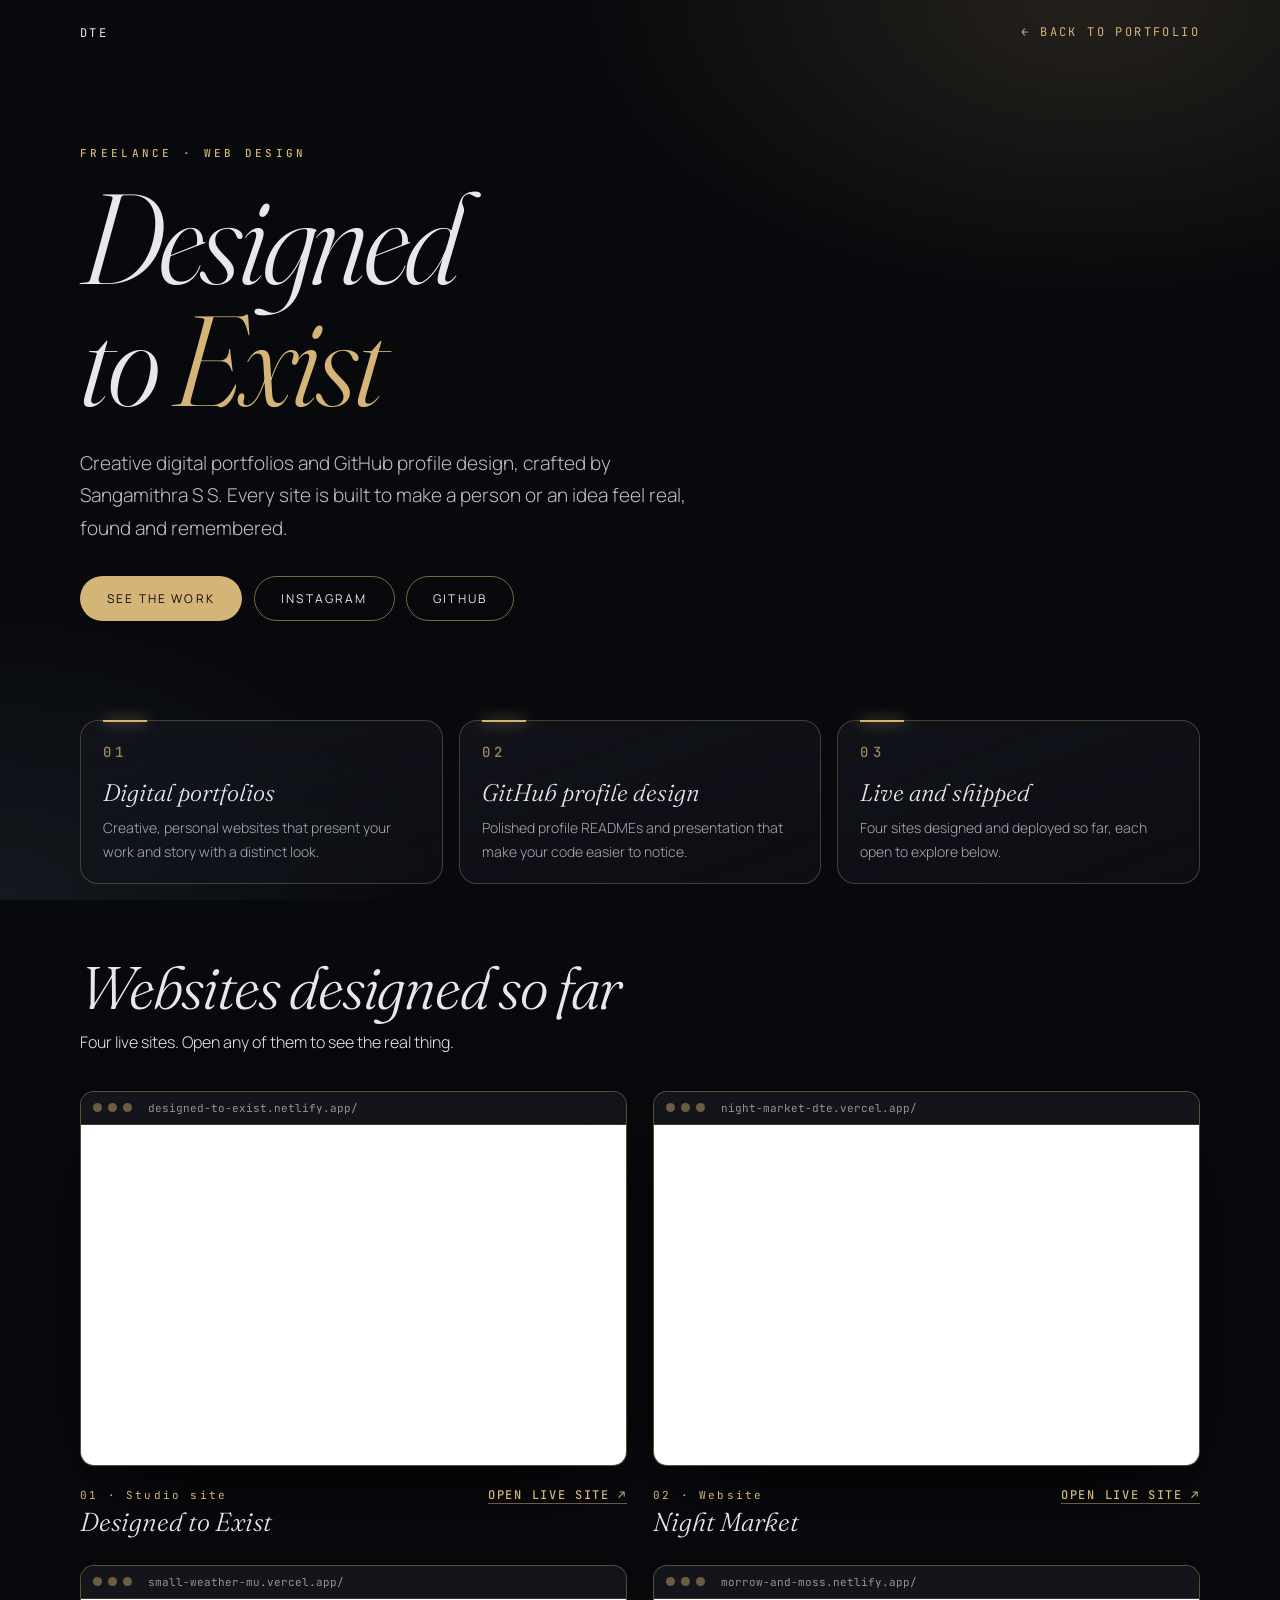
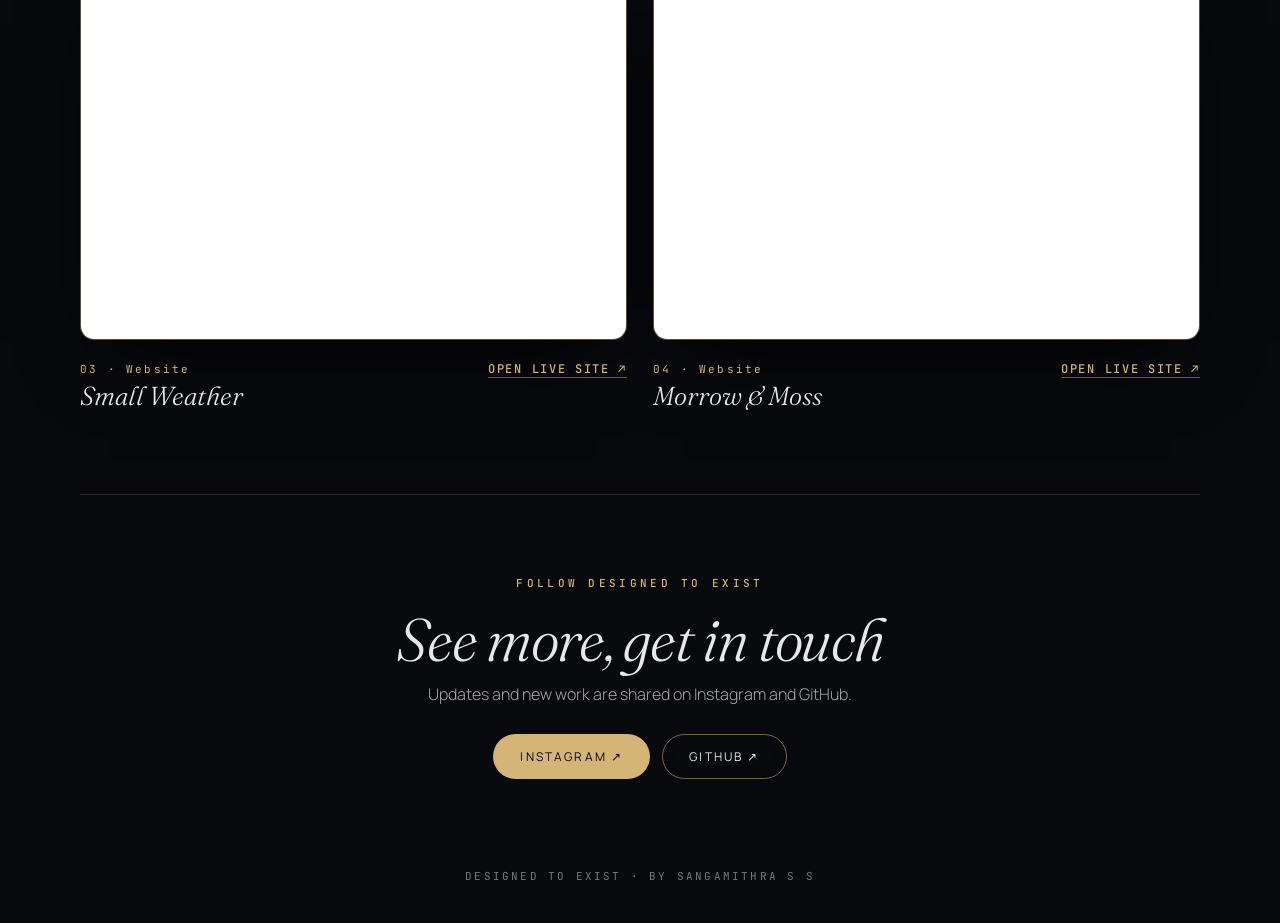
==== dte.html @ 74dd07b3 "Add files via upload" ====
<!DOCTYPE html>
<html lang="en">
<head>
<meta charset="utf-8">
<meta name="viewport" content="width=device-width, initial-scale=1, viewport-fit=cover">
<title>Designed to Exist — Freelance web design by Sangamithra S S</title>
<meta name="description" content="Designed to Exist (DTE): creative digital portfolios and GitHub profile design. Explore the websites designed so far.">
<meta name="theme-color" content="#08090D">
<meta property="og:title" content="Designed to Exist">
<meta property="og:description" content="Creative digital portfolios and GitHub profile design.">
<meta property="og:type" content="website">
<link rel="icon" type="image/png" sizes="32x32" href="/favicon-32x32.png?v=3">
<link rel="icon" type="image/png" sizes="16x16" href="/favicon-16x16.png?v=3">
<link rel="shortcut icon" href="/favicon.ico?v=3">
<link rel="apple-touch-icon" href="/apple-touch-icon.png?v=3">
<link href="https://fonts.googleapis.com/css2?family=Fraunces:ital,opsz,wght@0,9..144,300;1,9..144,300&family=Manrope:wght@300;400;600&family=JetBrains+Mono:wght@400;500&display=swap" rel="stylesheet">
<link rel="stylesheet" href="css/dte.css">
</head>
<body>
<div class="wrap">
<nav><span>DTE</span><a href="index.html">← Back to portfolio</a></nav>

<header class="hero rv">
<p class="k">Freelance · Web design</p>
<h1>Designed<br>to <em>Exist</em></h1>
<p class="lead">Creative digital portfolios and GitHub profile design, crafted by Sangamithra S S. Every site is built to make a person or an idea feel real, found and remembered.</p>
<div class="row">
<a class="btn pri" href="#work">See the work</a>
<a class="btn" href="https://www.instagram.com/designed_toexist/" target="_blank" rel="noopener">Instagram</a>
<a class="btn" href="https://github.com/designedtoexist" target="_blank" rel="noopener">GitHub</a>
</div>
</header>

<section class="offer rv" aria-label="What DTE does">
<div class="card"><p class="k">01</p><h3>Digital portfolios</h3><p>Creative, personal websites that present your work and story with a distinct look.</p></div>
<div class="card"><p class="k">02</p><h3>GitHub profile design</h3><p>Polished profile READMEs and presentation that make your code easier to notice.</p></div>
<div class="card"><p class="k">03</p><h3>Live and shipped</h3><p>Four sites designed and deployed so far, each open to explore below.</p></div>
</section>

<main id="work">
<h2 class="rv">Websites designed so far</h2>
<p class="sub rv">Four live sites. Open any of them to see the real thing.</p>
<div class="grid" id="sites"></div>
</main>

<section class="cta rv">
<p class="k">Follow Designed to Exist</p>
<h2>See more, get in touch</h2>
<p class="sub" style="margin:0 auto">Updates and new work are shared on Instagram and GitHub.</p>
<div class="row">
<a class="btn pri" href="https://www.instagram.com/designed_toexist/" target="_blank" rel="noopener">Instagram ↗</a>
<a class="btn" href="https://github.com/designedtoexist" target="_blank" rel="noopener">GitHub ↗</a>
</div>
</section>
<footer>Designed to Exist · by Sangamithra S S</footer>
</div>

<script>
const SITES=[
 ['Designed to Exist','https://designed-to-exist.netlify.app/','Studio site'],
 ['Night Market','https://night-market-dte.vercel.app/','Website'],
 ['Small Weather','https://small-weather-mu.vercel.app/','Website'],
 ['Morrow & Moss','https://morrow-and-moss.netlify.app/','Website']
];
const g=document.getElementById('sites');
g.innerHTML=SITES.map((s,i)=>`<article class="site rv"><div class="bw"><div class="br"><i></i><i></i><i></i><u>${s[1].replace(/^https?:\/\//,'')}</u></div><div class="vp"><b>${s[0]}</b><iframe title="${s[0]} preview" tabindex="-1" data-src="${s[1]}" loading="lazy" referrerpolicy="no-referrer" sandbox="allow-scripts allow-same-origin"></iframe></div></div><div class="meta"><div><small>${String(i+1).padStart(2,'0')} · ${s[2]}</small><h3>${s[0]}</h3></div><a href="${s[1]}" target="_blank" rel="noopener">Open live site ↗</a></div></article>`).join('');
const fit=()=>document.querySelectorAll('.vp iframe').forEach(f=>{const v=f.parentNode,sc=v.clientWidth/1280;f.style.width='1280px';f.style.height=v.clientHeight/sc+'px';f.style.transform=`scale(${sc})`});
fit();addEventListener('resize',fit);
const io=new IntersectionObserver(es=>es.forEach(e=>{if(!e.isIntersecting)return;e.target.classList.add('on');const f=e.target.querySelector('iframe');if(f&&!f.src){f.onload=()=>f.classList.add('ok');f.src=f.dataset.src}io.unobserve(e.target)}),{threshold:.12});
document.querySelectorAll('.rv').forEach(el=>io.observe(el));
</script>
</body>
</html>
---- css/dte.css ----
:root{--ac:#D4B477;--acr:212,180,119;--tx:#E6E8EE;--bg:#08090D;--bg2:#12141B;color-scheme:dark}
*{box-sizing:border-box;margin:0}
html{scroll-behavior:smooth}
body{background:var(--bg);color:var(--tx);font:300 16px/1.7 Manrope,system-ui,sans-serif;min-height:100vh;overflow-x:hidden;padding:env(safe-area-inset-top,0) 0 env(safe-area-inset-bottom,0)}
body:before{content:"";position:fixed;inset:0;z-index:-1;background:radial-gradient(60vw 50vh at 85% 0,rgba(var(--acr),.14),transparent 70%),radial-gradient(50vw 50vh at 0 100%,rgba(119,169,196,.1),transparent 70%)}
a{color:inherit}
.mono{font-family:'JetBrains Mono',ui-monospace,monospace}
.wrap{width:min(1120px,90vw);margin:0 auto}
nav{display:flex;justify-content:space-between;align-items:center;padding:24px 0;font:400 12px 'JetBrains Mono',monospace;letter-spacing:.2em;text-transform:uppercase}
nav a{text-decoration:none;color:var(--ac);border-bottom:1px solid transparent;transition:.3s}nav a:hover{border-color:var(--ac)}
.hero{padding:9vh 0 7vh}
.k{font:500 11px 'JetBrains Mono',monospace;letter-spacing:.3em;text-transform:uppercase;color:var(--ac);margin-bottom:18px}
h1{font:italic 300 clamp(48px,10vw,128px)/.95 Fraunces,Georgia,serif;letter-spacing:-.03em;margin-bottom:26px}
h1 em{color:var(--ac)}
.lead{max-width:56ch;font-size:clamp(16px,1.6vw,19px);opacity:.82;margin-bottom:32px}
.row{display:flex;flex-wrap:wrap;gap:12px}
.btn{display:inline-block;border:1px solid rgba(var(--acr),.55);border-radius:40px;padding:13px 26px;font:400 12px Manrope,sans-serif;letter-spacing:.18em;text-transform:uppercase;text-decoration:none;transition:.35s;backdrop-filter:blur(8px)}
.btn:hover,.btn.pri{background:var(--ac);color:#08090D}.btn.pri:hover{background:transparent;color:var(--tx)}
.offer{display:grid;grid-template-columns:repeat(auto-fit,minmax(240px,1fr));gap:16px;padding:4vh 0 8vh}
.card{position:relative;padding:22px 22px 20px;border:1px solid rgba(var(--acr),.28);border-radius:18px;background:linear-gradient(160deg,rgba(18,20,27,.9),rgba(18,20,27,.5))}
.card:before{content:"";position:absolute;left:22px;top:-1px;width:44px;height:2px;background:var(--ac);box-shadow:0 0 14px var(--ac)}
.card h3{font:italic 300 24px/1.2 Fraunces,serif;margin:6px 0 8px}.card p{font-size:14px;opacity:.72}
h2{font:italic 300 clamp(32px,5vw,60px)/1.05 Fraunces,serif;letter-spacing:-.02em;margin-bottom:10px}
.sub{opacity:.7;max-width:56ch;margin-bottom:34px}
.grid{display:grid;grid-template-columns:repeat(auto-fit,minmax(min(100%,460px),1fr));gap:26px;padding-bottom:9vh}
.site{display:flex;flex-direction:column;gap:14px}
.bw{border-radius:14px;overflow:hidden;border:1px solid rgba(var(--acr),.4);background:#0a0a0c;box-shadow:0 30px 80px -30px #000;transition:transform .5s cubic-bezier(.2,.7,.2,1),border-color .3s}
.site:hover .bw{transform:translateY(-6px);border-color:var(--ac)}
.br{display:flex;align-items:center;gap:6px;padding:9px 12px;background:#14151b;border-bottom:1px solid rgba(var(--acr),.2)}
.br i{width:9px;height:9px;border-radius:50%;background:rgba(var(--acr),.45)}
.br u{margin-left:10px;text-decoration:none;font:400 11px 'JetBrains Mono',monospace;opacity:.6;white-space:nowrap;overflow:hidden;text-overflow:ellipsis}
.vp{position:relative;aspect-ratio:16/10;overflow:hidden;background:linear-gradient(135deg,#12141B,#1B2A40)}
.vp b{position:absolute;inset:0;display:grid;place-items:center;font:italic 300 28px Fraunces,serif;color:rgba(var(--acr),.55)}
.vp iframe{position:absolute;left:0;top:0;border:0;transform-origin:0 0;pointer-events:none;background:#fff;opacity:0;transition:opacity .8s}.vp iframe.ok{opacity:1}
.meta{display:flex;justify-content:space-between;align-items:baseline;gap:12px;flex-wrap:wrap}
.meta h3{font:italic 300 26px/1.2 Fraunces,serif}.meta small{font:400 11px 'JetBrains Mono',monospace;letter-spacing:.2em;color:var(--ac)}
.meta a{font:500 12px 'JetBrains Mono',monospace;letter-spacing:.14em;text-transform:uppercase;color:var(--ac);text-decoration:none;border-bottom:1px solid rgba(var(--acr),.5)}
.cta{text-align:center;padding:9vh 0 10vh;border-top:1px solid rgba(var(--acr),.2)}
.cta .row{justify-content:center;margin-top:26px}
footer{padding:0 0 40px;text-align:center;font:400 11px 'JetBrains Mono',monospace;letter-spacing:.2em;opacity:.5;text-transform:uppercase}
.rv{opacity:0;transform:translateY(22px);transition:opacity .9s,transform .9s cubic-bezier(.2,.7,.2,1)}.rv.on{opacity:1;transform:none}
@media(prefers-reduced-motion:reduce){.rv{opacity:1;transform:none;transition:none}html{scroll-behavior:auto}.site:hover .bw{transform:none}}
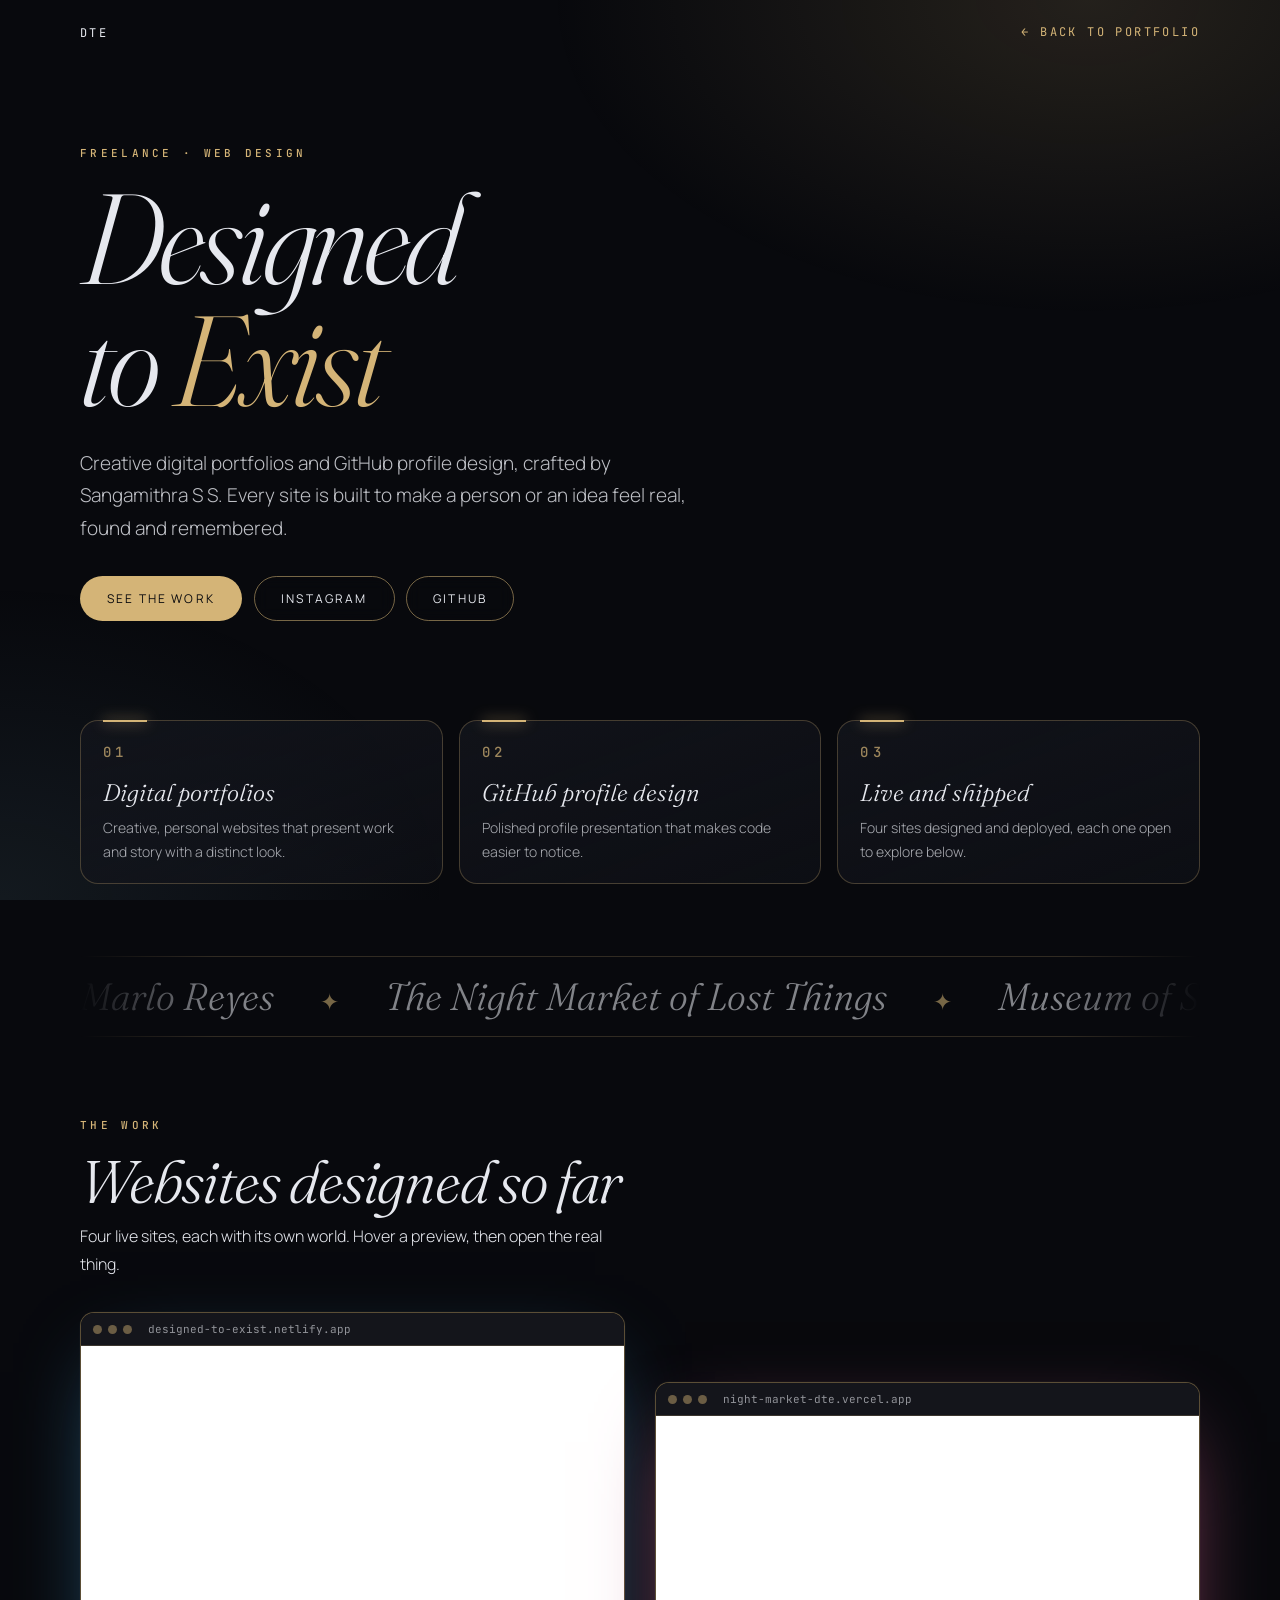
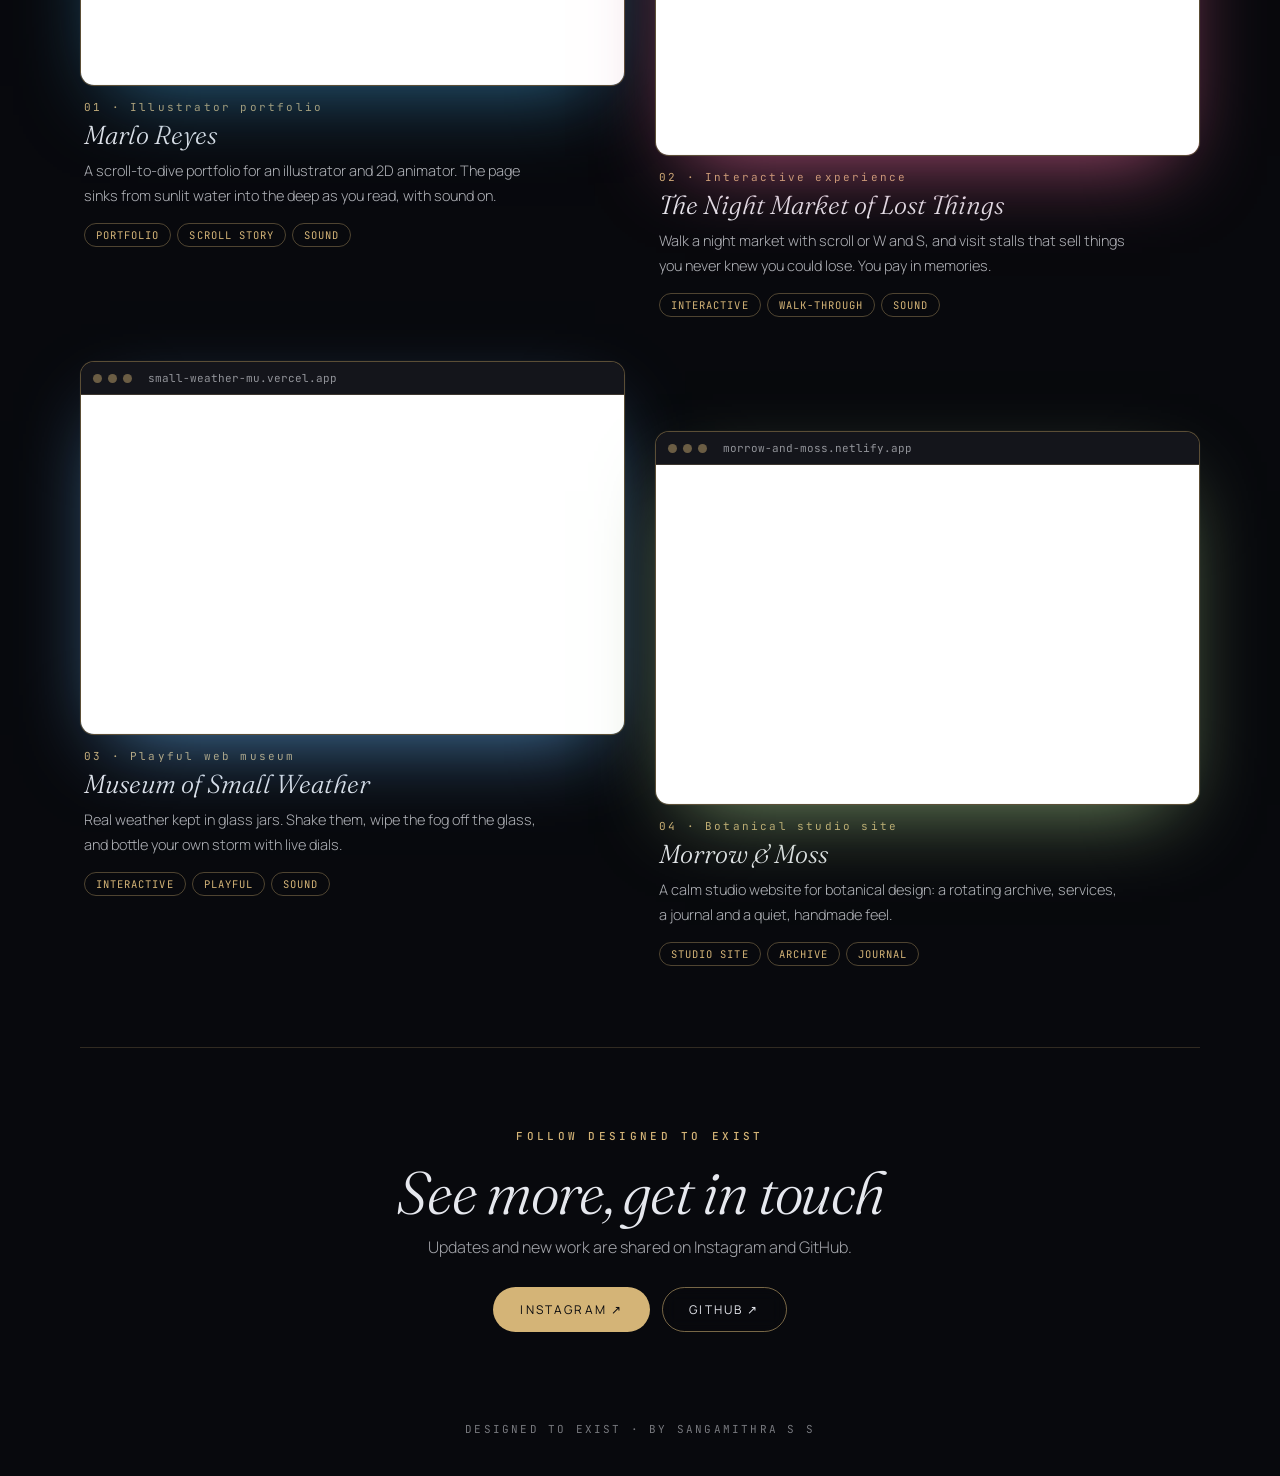
==== commit 0a9942d5: "Add files via upload" ====
--- a/dte.html
+++ b/dte.html
@@ -32,14 +32,17 @@
 </header>
 
 <section class="offer rv" aria-label="What DTE does">
-<div class="card"><p class="k">01</p><h3>Digital portfolios</h3><p>Creative, personal websites that present your work and story with a distinct look.</p></div>
-<div class="card"><p class="k">02</p><h3>GitHub profile design</h3><p>Polished profile READMEs and presentation that make your code easier to notice.</p></div>
-<div class="card"><p class="k">03</p><h3>Live and shipped</h3><p>Four sites designed and deployed so far, each open to explore below.</p></div>
+<div class="card"><p class="k">01</p><h3>Digital portfolios</h3><p>Creative, personal websites that present work and story with a distinct look.</p></div>
+<div class="card"><p class="k">02</p><h3>GitHub profile design</h3><p>Polished profile presentation that makes code easier to notice.</p></div>
+<div class="card"><p class="k">03</p><h3>Live and shipped</h3><p>Four sites designed and deployed, each one open to explore below.</p></div>
 </section>
 
+<div class="mq rv" aria-hidden="true"><div><span>Marlo Reyes</span><span>The Night Market of Lost Things</span><span>Museum of Small Weather</span><span>Morrow &amp; Moss</span><span>Marlo Reyes</span><span>The Night Market of Lost Things</span><span>Museum of Small Weather</span><span>Morrow &amp; Moss</span></div></div>
+
 <main id="work">
+<p class="k rv">The work</p>
 <h2 class="rv">Websites designed so far</h2>
-<p class="sub rv">Four live sites. Open any of them to see the real thing.</p>
+<p class="sub rv">Four live sites, each with its own world. Hover a preview, then open the real thing.</p>
 <div class="grid" id="sites"></div>
 </main>
 
@@ -57,17 +60,18 @@
 
 <script>
 const SITES=[
- ['Designed to Exist','https://designed-to-exist.netlify.app/','Studio site'],
- ['Night Market','https://night-market-dte.vercel.app/','Website'],
- ['Small Weather','https://small-weather-mu.vercel.app/','Website'],
- ['Morrow & Moss','https://morrow-and-moss.netlify.app/','Website']
+ {n:'Marlo Reyes',u:'https://designed-to-exist.netlify.app/',t:'Illustrator portfolio',d:'A scroll-to-dive portfolio for an illustrator and 2D animator. The page sinks from sunlit water into the deep as you read, with sound on.',g:['Portfolio','Scroll story','Sound'],c:'#2d6a8f'},
+ {n:'The Night Market of Lost Things',u:'https://night-market-dte.vercel.app/',t:'Interactive experience',d:'Walk a night market with scroll or W and S, and visit stalls that sell things you never knew you could lose. You pay in memories.',g:['Interactive','Walk-through','Sound'],c:'#b4527a'},
+ {n:'Museum of Small Weather',u:'https://small-weather-mu.vercel.app/',t:'Playful web museum',d:'Real weather kept in glass jars. Shake them, wipe the fog off the glass, and bottle your own storm with live dials.',g:['Interactive','Playful','Sound'],c:'#4d86b8'},
+ {n:'Morrow & Moss',u:'https://morrow-and-moss.netlify.app/',t:'Botanical studio site',d:'A calm studio website for botanical design: a rotating archive, services, a journal and a quiet, handmade feel.',g:['Studio site','Archive','Journal'],c:'#7c9a6a'}
 ];
 const g=document.getElementById('sites');
-g.innerHTML=SITES.map((s,i)=>`<article class="site rv"><div class="bw"><div class="br"><i></i><i></i><i></i><u>${s[1].replace(/^https?:\/\//,'')}</u></div><div class="vp"><b>${s[0]}</b><iframe title="${s[0]} preview" tabindex="-1" data-src="${s[1]}" loading="lazy" referrerpolicy="no-referrer" sandbox="allow-scripts allow-same-origin"></iframe></div></div><div class="meta"><div><small>${String(i+1).padStart(2,'0')} · ${s[2]}</small><h3>${s[0]}</h3></div><a href="${s[1]}" target="_blank" rel="noopener">Open live site ↗</a></div></article>`).join('');
+g.innerHTML=SITES.map((s,i)=>`<article class="site rv" style="--c:${s.c}"><a class="bw" href="${s.u}" target="_blank" rel="noopener" aria-label="Open ${s.n}"><div class="br"><i></i><i></i><i></i><u>${s.u.replace(/^https?:\/\//,'').replace(/\/$/,'')}</u></div><div class="vp"><b>${s.n}</b><iframe title="${s.n} preview" tabindex="-1" data-src="${s.u}" loading="lazy" referrerpolicy="no-referrer" sandbox="allow-scripts allow-same-origin"></iframe><span class="ov">Open live site ↗</span></div></a><div class="meta"><small>${String(i+1).padStart(2,'0')} · ${s.t}</small><h3>${s.n}</h3><p>${s.d}</p><div class="tags">${s.g.map(x=>`<span>${x}</span>`).join('')}</div></div></article>`).join('');
 const fit=()=>document.querySelectorAll('.vp iframe').forEach(f=>{const v=f.parentNode,sc=v.clientWidth/1280;f.style.width='1280px';f.style.height=v.clientHeight/sc+'px';f.style.transform=`scale(${sc})`});
 fit();addEventListener('resize',fit);
 const io=new IntersectionObserver(es=>es.forEach(e=>{if(!e.isIntersecting)return;e.target.classList.add('on');const f=e.target.querySelector('iframe');if(f&&!f.src){f.onload=()=>f.classList.add('ok');f.src=f.dataset.src}io.unobserve(e.target)}),{threshold:.12});
 document.querySelectorAll('.rv').forEach(el=>io.observe(el));
+if(matchMedia('(hover:hover) and (prefers-reduced-motion:no-preference)').matches)document.querySelectorAll('.site').forEach(s=>{const b=s.querySelector('.bw');s.addEventListener('pointermove',e=>{const r=b.getBoundingClientRect(),x=(e.clientX-r.left)/r.width-.5,y=(e.clientY-r.top)/r.height-.5;b.style.transform=`perspective(900px) rotateY(${x*9}deg) rotateX(${-y*7}deg) translateY(-6px)`;b.style.setProperty('--mx',(x+.5)*100+'%');b.style.setProperty('--my',(y+.5)*100+'%')});s.addEventListener('pointerleave',()=>{b.style.transform=''})});
 </script>
 </body>
 </html>
--- a/css/dte.css
+++ b/css/dte.css
@@ -22,10 +22,10 @@
 .card h3{font:italic 300 24px/1.2 Fraunces,serif;margin:6px 0 8px}.card p{font-size:14px;opacity:.72}
 h2{font:italic 300 clamp(32px,5vw,60px)/1.05 Fraunces,serif;letter-spacing:-.02em;margin-bottom:10px}
 .sub{opacity:.7;max-width:56ch;margin-bottom:34px}
-.grid{display:grid;grid-template-columns:repeat(auto-fit,minmax(min(100%,460px),1fr));gap:26px;padding-bottom:9vh}
+.grid{display:grid;grid-template-columns:repeat(2,1fr);gap:44px 30px;padding-bottom:9vh}.site:nth-child(even){margin-top:70px}@media(max-width:820px){.grid{grid-template-columns:1fr;gap:40px}.site:nth-child(even){margin-top:0}}
 .site{display:flex;flex-direction:column;gap:14px}
-.bw{border-radius:14px;overflow:hidden;border:1px solid rgba(var(--acr),.4);background:#0a0a0c;box-shadow:0 30px 80px -30px #000;transition:transform .5s cubic-bezier(.2,.7,.2,1),border-color .3s}
-.site:hover .bw{transform:translateY(-6px);border-color:var(--ac)}
+.bw{display:block;text-decoration:none;position:relative;border-radius:14px;will-change:transform;overflow:hidden;border:1px solid rgba(var(--acr),.4);background:#0a0a0c;box-shadow:0 30px 80px -30px var(--c,#000),0 0 0 1px rgba(255,255,255,.02);transition:transform .35s cubic-bezier(.2,.7,.2,1),border-color .3s,box-shadow .4s}.bw:hover{border-color:var(--ac);box-shadow:0 40px 90px -30px var(--c),0 0 50px -10px var(--c)}.bw:after{content:'';position:absolute;inset:0;pointer-events:none;background:radial-gradient(260px circle at var(--mx,50%) var(--my,0%),rgba(255,255,255,.14),transparent 60%);opacity:0;transition:opacity .3s}.bw:hover:after{opacity:1}
+
 .br{display:flex;align-items:center;gap:6px;padding:9px 12px;background:#14151b;border-bottom:1px solid rgba(var(--acr),.2)}
 .br i{width:9px;height:9px;border-radius:50%;background:rgba(var(--acr),.45)}
 .br u{margin-left:10px;text-decoration:none;font:400 11px 'JetBrains Mono',monospace;opacity:.6;white-space:nowrap;overflow:hidden;text-overflow:ellipsis}
@@ -39,4 +39,12 @@
 .cta .row{justify-content:center;margin-top:26px}
 footer{padding:0 0 40px;text-align:center;font:400 11px 'JetBrains Mono',monospace;letter-spacing:.2em;opacity:.5;text-transform:uppercase}
 .rv{opacity:0;transform:translateY(22px);transition:opacity .9s,transform .9s cubic-bezier(.2,.7,.2,1)}.rv.on{opacity:1;transform:none}
-@media(prefers-reduced-motion:reduce){.rv{opacity:1;transform:none;transition:none}html{scroll-behavior:auto}.site:hover .bw{transform:none}}
+
+.vp{background:linear-gradient(135deg,#12141B,var(--c,#1B2A40))}
+.ov{position:absolute;right:14px;bottom:14px;padding:8px 16px;border-radius:30px;background:var(--ac);color:#08090D;font:500 11px 'JetBrains Mono',monospace;letter-spacing:.14em;text-transform:uppercase;opacity:0;transform:translateY(8px);transition:.3s}.bw:hover .ov,.bw:focus-visible .ov{opacity:1;transform:none}
+.meta{display:block;padding:0 4px}.meta small{display:block;margin-bottom:6px}.meta p{font-size:14.5px;opacity:.75;margin:8px 0 14px;max-width:52ch}
+.tags{display:flex;flex-wrap:wrap;gap:6px}.tags span{font:400 10.5px 'JetBrains Mono',monospace;letter-spacing:.1em;text-transform:uppercase;padding:4px 11px;border:1px solid rgba(var(--acr),.35);border-radius:14px;color:var(--ac)}
+.mq{overflow:hidden;border-block:1px solid rgba(var(--acr),.2);padding:16px 0;margin:0 0 9vh;mask-image:linear-gradient(90deg,transparent,#000 12%,#000 88%,transparent)}
+.mq div{display:flex;gap:46px;width:max-content;animation:mq 34s linear infinite}.mq span{font:italic 300 clamp(22px,3vw,38px) Fraunces,serif;white-space:nowrap;opacity:.55}.mq span:after{content:'✦';margin-left:46px;color:var(--ac);font-style:normal;font-size:.6em}
+@keyframes mq{to{transform:translateX(-50%)}}
+@media(prefers-reduced-motion:reduce){.mq div{animation:none}.rv{opacity:1;transform:none;transition:none}html{scroll-behavior:auto}}
